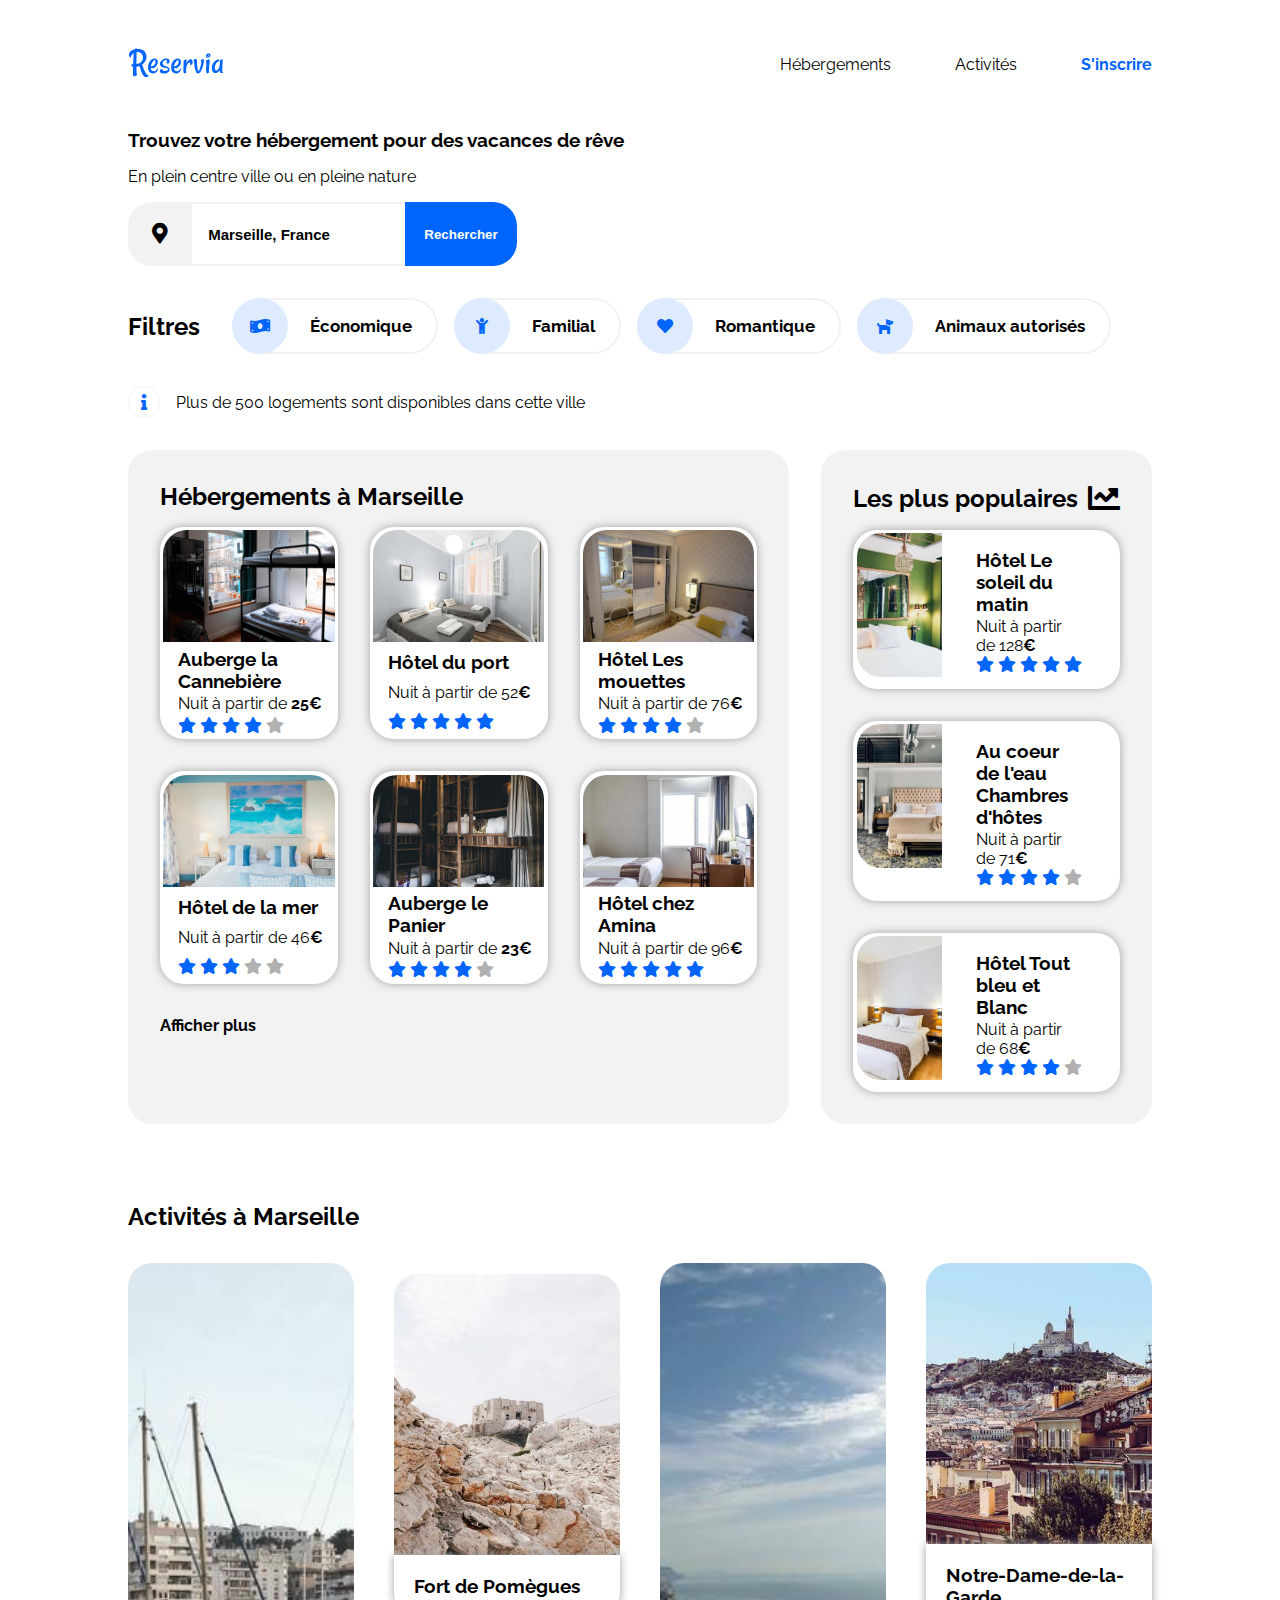
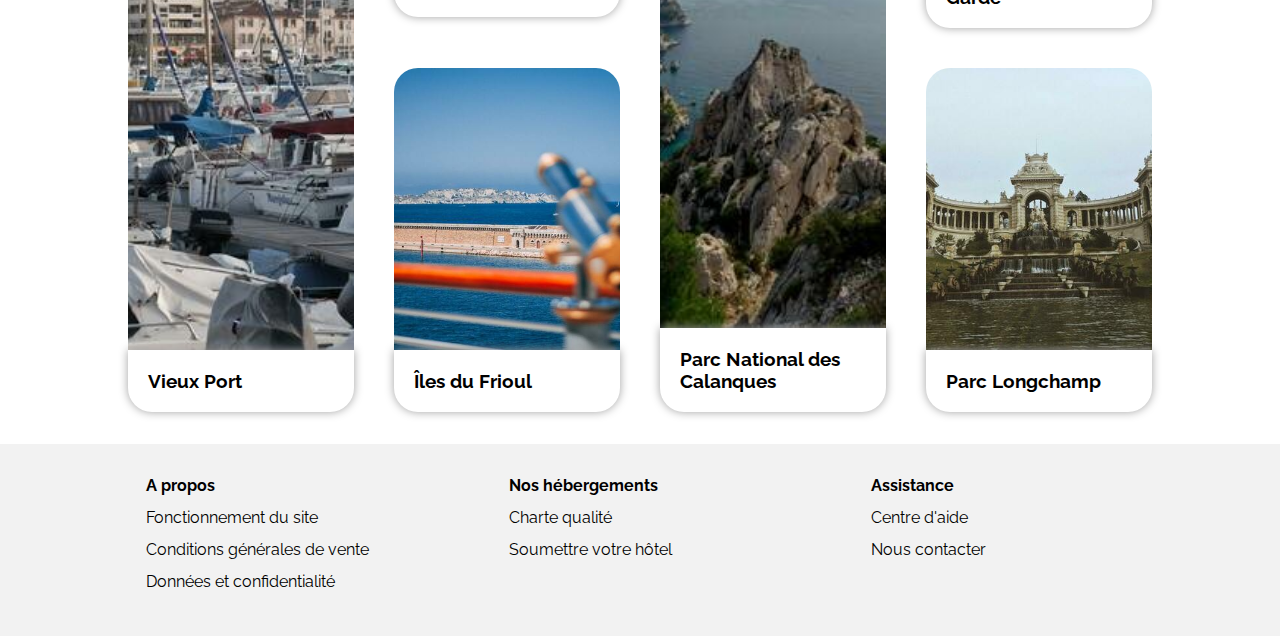
==== index.html @ 578a8dca "Add files via upload" ====
<!DOCTYPE html>
<html lang="fr">
<head>
    <!-- Encodage UTF-8 -->
    <meta charset="utf-8"/>
    <meta name="viewport" content="width=device-width, initial-scale=1.0">
    <!-- pages css -->
    <link rel="stylesheet" type="text/css" href="reservia.css">
    <link rel="stylesheet" href="https://cdnjs.cloudflare.com/ajax/libs/font-awesome/5.15.3/css/all.min.css">
    <link rel="preconnect" href="https://fonts.gstatic.com">
    <link href="https://fonts.googleapis.com/css2?family=Raleway:wght@400;700&display=swap" rel="stylesheet">
    <!-- titre de la page -->
    <title>Réservia</title>

</head>
<body>
    <div class="container">
        <!-- En tête -->
        <header>
        <!-- Navigation -->
            <nav class="nav">
                <!-- Titre 1 de la page -->
                <a href="#">
                    <img class="logo" src="images/logo/Reservia.svg" alt="Reservia">
                </a>
            <!-- Liste navigation-->
                    <ul class="list-nav">
                        <li><a class="nav-link" href="#hebergements">Hébergements</a></li>
                        <li><a class="nav-link" href="#activities">Activités</a></li>
                        <li><a class="nav-register" href="#">S&apos;inscrire</a></li>
                    </ul>
            </nav>
            <section class="search">
                    <!-- Titre 2 de la page -->
                <h1>Trouvez votre hébergement pour des vacances de r&ecirc;ve</h1>

                <!-- Paragraphe -->
                <p class="search-p">En plein centre ville ou en pleine nature</p>
                <form class="search-form" action="#" method="post">
                    <div class="search-container">
                        <div class="search-gps">
                            <i class="fas fa-map-marker-alt"></i>
                        </div>
                        <input type="text" value=" Marseille, France">
                        <button class="button" type="submit">
                            <span>Rechercher</span>
                        </button>
                        <div class="search-icon"><i class="fas fa-search"></i></div>
                    </div>
                </form>

                <div class="filter">
                    <h2>Filtres</h2>
                    <!-- Economique -->
                    <div class="filter-container">
                        <div class="filter-icon">
                            <i class="fas fa-money-bill-wave"></i>
                        </div>
                        <span class="filter-title">&#201;conomique</span>
                    </div>
                    <!-- Familial -->
                    <div class="filter-container">
                        <div class="filter-icon">
                            <i class="fas fa-child"></i>
                        </div>
                        <span class="filter-title">Familial</span>
                    </div>
                    <!-- Romantique -->
                    <div class="filter-container">
                        <div class="filter-icon">
                            <i class="fas fa-heart"></i>
                        </div>
                        <span class="filter-title">Romantique</span>
                    </div>
                    <!-- Animaux -->
                    <div class="filter-container">
                        <div class="filter-icon">
                            <i class="fas fa-dog"></i>
                        </div>
                        <span class="filter-title">Animaux autorisés</span>
                    </div>
                </div>

                <!-- Bulle information -->
                <div class="information">
                    <div class="information-item">
                        <i class="fas fa-info"></i>
                    </div>

                    <p>Plus de 500 logements sont disponibles dans cette ville</p>
                </div>
            </section>
        </header>

        <main>
            <div id="hebergements" class="hebergements">
                <!-- Hébergement à Marseille -->
                <div class="hebergement-a-marseille">
                    <h2>Hébergements à Marseille</h2>
                    <div class="hebergement-cartes">
                        <!-- Image 1 -->
                        <div class="hebergement-carte-item">
                            <a href="#">
                                <img src="images/hebergements/4_small/marcus-loke-WQJvWU_HZFo-unsplash.jpg" alt="Auberge la Cannebière">
                                <div class="hebergement-carte-item-contain">
                                    <h3>Auberge la Cannebière</h3>
                                    <p>Nuit à partir de <span class="strong">25€</span></p>
                                    <div class="rating">
                                        <i class="fas fa-star fa-star--activate"></i>
                                        <i class="fas fa-star fa-star--activate"></i>
                                        <i class="fas fa-star fa-star--activate"></i>
                                        <i class="fas fa-star fa-star--activate"></i>
                                        <i class="fas fa-star"></i>
                                    </div>
                                </div>
                            </a>
                        </div>
                        <!-- Image 2 -->
                        <div class="hebergement-carte-item">
                            <a href="#">
                                <img src="images/hebergements/4_small/fred-kleber-gTbaxaVLvsg-unsplash.jpg" alt="H&ocirc;tel du port">
                                <div class="hebergement-carte-item-contain">
                                    <h3>H&ocirc;tel du port</h3>
                                    <p>Nuit à partir de 52<span class="strong">€</span></p>
                                    <div class="rating">
                                        <i class="fas fa-star fa-star--activate"></i>
                                        <i class="fas fa-star fa-star--activate"></i>
                                        <i class="fas fa-star fa-star--activate"></i>
                                        <i class="fas fa-star fa-star--activate"></i>
                                        <i class="fas fa-star fa-star--activate"></i>
                                    </div>
                                </div>
                            </a>
                        </div>
                        <!-- Image 3 -->
                        <div class="hebergement-carte-item">
                            <a href="#">
                                <img src="images/hebergements/4_small/reisetopia-B8WIgxA_PFU-unsplash.jpg" alt="H&ocirc;tel Les mouettes">
                                <div class="hebergement-carte-item-contain">
                                    <h3>H&ocirc;tel Les mouettes</h3>
                                    <p>Nuit à partir de 76<span class="strong">€</span></p>
                                    <div class="rating">
                                        <i class="fas fa-star fa-star--activate"></i>
                                        <i class="fas fa-star fa-star--activate"></i>
                                        <i class="fas fa-star fa-star--activate"></i>
                                        <i class="fas fa-star fa-star--activate"></i>
                                        <i class="fas fa-star"></i>
                                    </div>
                                </div>
                            </a>
                        </div>
                        <!-- Image 4 -->
                        <div class="hebergement-carte-item">
                            <a href="#">
                                <img src="images/hebergements/4_small/annie-spratt-Eg1qcIitAuA-unsplash.jpg" alt="H&ocirc;tel de la mer">
                                <div class="hebergement-carte-item-contain">
                                    <h3>H&ocirc;tel de la mer</h3>
                                    <p>Nuit à partir de 46<span class="strong">€</span></p>
                                    <div class="rating">
                                        <i class="fas fa-star fa-star--activate"></i>
                                        <i class="fas fa-star fa-star--activate"></i>
                                        <i class="fas fa-star fa-star--activate"></i>
                                        <i class="fas fa-star"></i>
                                        <i class="fas fa-star"></i>
                                    </div>
                                </div>
                            </a>
                        </div>
                        <!-- Image 5 -->
                        <div class="hebergement-carte-item">
                            <a href="#">
                                <img src="images/hebergements/4_small/nicate-lee-kT-ZyaiwBe0-unsplash.jpg" alt="Auberge le Panier">
                                <div class="hebergement-carte-item-contain">
                                    <h3>Auberge le Panier</h3>
                                    <p>Nuit à partir de <span class="strong">23€</span></p>
                                    <div class="rating">
                                        <i class="fas fa-star fa-star--activate"></i>
                                        <i class="fas fa-star fa-star--activate"></i>
                                        <i class="fas fa-star fa-star--activate"></i>
                                        <i class="fas fa-star fa-star--activate"></i>
                                        <i class="fas fa-star"></i>
                                    </div>
                                </div>
                            </a>
                        </div>
                        <!-- Image 6 -->
                        <div class="hebergement-carte-item">
                            <a href="#">
                                <img src="images/hebergements/4_small/febrian-zakaria-M6S1WvfW68A-unsplash.jpg" alt="H&ocirc;tel chez Amina">
                                <div class="hebergement-carte-item-contain">
                                    <h3>H&ocirc;tel chez Amina</h3>
                                    <p>Nuit à partir de 96<span class="strong">€</span></p>
                                    <div class="rating">
                                        <i class="fas fa-star fa-star--activate"></i>
                                        <i class="fas fa-star fa-star--activate"></i>
                                        <i class="fas fa-star fa-star--activate"></i>
                                        <i class="fas fa-star fa-star--activate"></i>
                                        <i class="fas fa-star fa-star--activate"></i>
                                    </div>
                                </div>
                            </a>
                        </div>
                        <a class="view-more-link" href="#">Afficher plus</a>
                    </div>
                </div>


                <!-- Les plus populaires -->
                <div id="les-plus-populaires" class="les-plus-populaires">
                    <div class="populaire-title">
                        <h2>Les plus populaires</h2>
                        <i class="fas fa-chart-line"></i>
                    </div>
                    <div class="populaire-cartes">
                        <!-- Image 1 -->
                        <div class="populaire-carte-item">
                            <a href="#">
                                <img src="images/hebergements/4_small/emile-guillemot-Bj_rcSC5XfE-unsplash.jpg" alt="H&ocirc;tel Le soleil du matin">
                                <div class="populaire-carte-item-contain">
                                    <h3>H&ocirc;tel Le soleil du matin</h3>
                                    <p>Nuit à partir de 128<span class="strong">€</span></p>
                                    <div class="populaire-white-place"></div>
                                    <div class="rating">
                                        <i class="fas fa-star fa-star--activate"></i>
                                        <i class="fas fa-star fa-star--activate"></i>
                                        <i class="fas fa-star fa-star--activate"></i>
                                        <i class="fas fa-star fa-star--activate"></i>
                                        <i class="fas fa-star fa-star--activate"></i>
                                    </div>
                                </div>
                            </a>
                        </div>
                        <!-- Image 2 -->
                        <div class="populaire-carte-item">
                            <a href="#">
                                <img src="images/hebergements/4_small/aw-creative-VGs8z60yT2c-unsplash.jpg" alt="Au coeur de l'eau Chambres d'h&ocirc;tes">
                                <div class="populaire-carte-item-contain">
                                    <h3>Au coeur de l'eau Chambres d'h&ocirc;tes</h3>
                                    <p>Nuit à partir de 71<span class="strong">€</span></p>
                                    <div class="populaire-white-place"></div>
                                    <div class="rating">
                                        <i class="fas fa-star fa-star--activate"></i>
                                        <i class="fas fa-star fa-star--activate"></i>
                                        <i class="fas fa-star fa-star--activate"></i>
                                        <i class="fas fa-star fa-star--activate"></i>
                                        <i class="fas fa-star"></i>
                                    </div>
                                </div>
                            </a>
                        </div>
                        <!-- Image 3 -->
                        <div class="populaire-carte-item">
                            <a href="#">
                                <img src="images/hebergements/4_small/febrian-zakaria-sjvU0THccQA-unsplash.jpg" alt="H&ocirc;tel Tout bleu et Blanc">
                                <div class="populaire-carte-item-contain">
                                    <h3>H&ocirc;tel Tout bleu et Blanc</h3>
                                    <p>Nuit à partir de 68<span class="strong">€</span></p>
                                    <div class="populaire-white-place"></div>
                                    <div class="rating">
                                        <i class="fas fa-star fa-star--activate"></i>
                                        <i class="fas fa-star fa-star--activate"></i>
                                        <i class="fas fa-star fa-star--activate"></i>
                                        <i class="fas fa-star fa-star--activate"></i>
                                        <i class="fas fa-star"></i>
                                    </div>
                                </div>
                            </a>
                        </div>
                    </div>
                </div>
            </div>
            <!-- Activité à Marseille -->
            <h2 id="activities" class="activities-title">Activités à Marseille</h2>
            <div class="activities">

                <a href="#" class="activities-card activities-card1">
                    <div class="activities-card-contain">
                        <img src="images/activites/4_small/reno-laithienne-QUgJhdY5Fyk-unsplash.jpg" alt="Vieux Port">
                        <h3>Vieux Port</h3>
                    </div>
                </a>
                <a href="#" class="activities-card activities-card2">
                    <div class="activities-card-contain">
                        <img src="images/activites/4_small/paul-hermann-QFTrLdQIRhI-unsplash.jpg" alt="Fort de Pomègues">
                        <h3>Fort de Pomègues</h3>
                    </div>
                </a>
                <a href="#" class="activities-card activities-card3">
                    <div class="activities-card-contain">
                        <img src="images/activites/4_small/kevin-hikari-rV_Qd1l-VXg-unsplash.jpg" alt="&#206;les du Frioul">
                        <h3>&#206;les du Frioul</h3>
                    </div>
                </a>
                <a href="#" class="activities-card activities-card4">
                    <div class="activities-card-contain">
                        <img src="images/activites/4_small/kilyan-sockalingum-NR8-cBCN3aI-unsplash.jpg" alt="Parc National des Calanques">
                        <h3>Parc National des Calanques</h3>
                    </div>
                </a>
                <a href="#" class="activities-card activities-card5">
                    <div class="activities-card-contain">
                        <img src="images/activites/4_small/florian-wehde-xW9e8gdotxI-unsplash.jpg" alt="Notre-Dame-de-la-Garde">
                        <h3> Notre-Dame-de-la-Garde </h3>
                    </div>
                </a>
                <a href="#" class="activities-card activities-card6">
                    <div class="activities-card-contain">
                        <img src="images/activites/4_small/lena-paulin-wH2-EJoDcV0-unsplash.jpg" alt="Parc Longchamp">
                        <h3> Parc Longchamp </h3>
                    </div>
                </a>
            </div>

        </main>
    </div>
    <!-- Pied de page -->
    <footer class="footer">
        <div class="footercontain">
            <ul class="footercolumn">
                <li><a class="footertitle" href="#">A propos</a></li>
                <li><a class="footerlink" href="#">Fonctionnement du site</a></li>
                <li><a class="footerlink" href="#">Conditions générales de vente</a></li>
                <li><a class="footerlink" href="#">Données et confidentialité</a></li>
            </ul>
            <ul class="footercolumn">
                <li><a class="footertitle" href="#">Nos hébergements</a></li>
                <li><a class="footerlink" href="#">Charte qualité</a></li>
                <li><a class="footerlink" href="#">Soumettre votre hôtel</a></li>
            </ul>
            <ul class="footercolumn">
                <li><a class="footertitle" href="#">Assistance</a></li>
                <li><a class="footerlink" href="#">Centre d'aide</a></li>
                <li><a class="footerlink" href="#">Nous contacter</a></li>
            </ul>
        </div>
    </footer>
</body>
</html>
---- reservia.css ----
/* Global */
body {
	font-family: 'Raleway', sans-serif;
}
ul {
	list-style: none;
}
a {
	text-decoration: none;
	color: black;
}

* {
	margin: 0;
	padding: 0;
	box-sizing: border-box;
}
.container {
	margin: 0 10%;
}
.strong { /* Mot en gras */
	font-weight: bold;
}
/* Nav */
.list-nav {
	display: flex;
	flex-flow: row wrap;
	align-items: center;
}
.nav {
	display: flex;
	justify-content: space-between;
	align-items: center;
	flex-wrap: wrap;
	padding: 2.5rem 0;
}
.nav-link {
	padding: 3.3rem 2rem 0 2rem ;
}
.nav-link:hover {
	border-top: solid 3px;
	border-top-color: #0065FC;
	color: #0065FC;
}
.nav-register {
	padding-left: 2rem;
	font-weight: bold;
	color: #0065FC;
}

/* Recherche */
.search h1 {
	padding-bottom: 1rem;
	font-size: 1.2rem;
}
.search-p {
	padding-bottom: 1rem;
}
.search-container {
	display: flex;
	flex-flow: row nowrap;
	align-items: center;
	padding-bottom: 2rem;
}
.search-gps {
	display: flex;
	justify-content: center;
	align-items: center;
	font-size: 1.3rem;
	background-color: #F2F2F2;
	border-radius: 1.5rem 0 0 1.5rem;
	height: 4rem;
	width: 4rem;
}
.search-container input {
	height: 4rem;
	border-left: 0;
	border-right: 0;
	border-top: 2px solid #F2F2F2;
	border-bottom: 2px solid #F2F2F2;
	padding-left: 12px;
	font-weight: bold;
	font-size: 15px;
}
.search-container button {
	height: 4rem;
	width: 7rem;
	font-weight: bold;
	color: white;
	background-color: #0065FC;
	border-radius: 0 1.5rem 1.5rem 0;
	border: none;
}
.search-icon {
	display: none;
}
/* Filtres */
.filter {
	display: flex;
	flex-flow: row wrap; /* = flex-direction + flex-wrap */
	padding-bottom: 1rem;
}

.filter h2 {
	margin: 0 2rem 1rem 0;
	display: flex;
	align-items: center;
}
.filter-container {
	display: flex;
	align-items: center;
	flex-wrap: nowrap;
	margin-right: 2rem;
	border: 2px solid #F2F2F2;
	border-radius: 2rem;
	margin-bottom: 1rem;
	font-weight: bold;
	background-color: white;
	cursor: pointer;
}
.filter-container:hover {
	background-color: #F2F2F2;
	transform: scale(1.05);
}
.filter-icon {
	background-color: #DEEBFF;
	border-radius: 100%;
	width: 3rem;
	height: 3rem;
	min-height: 3.5rem;
	min-width: 3.5rem;
	display: flex;
	align-items: center;
	justify-content: center;
	margin: -2px;
}
.filter i {
	color: #0065FC;
}
.filter-title {
	margin: 0 1.5rem;
	font-size: 17px;
}

/* Information */
.information {
	display: flex; /* Defini en temps que boîte flexible*/
	align-items: center; /* Défini l'alignement d'un objet dans son conteneur */
	margin-bottom: 2rem;
}
.information-item {
	height: 2rem;
	width: 2rem;
	min-width: 2rem;
	min-height: 2rem;
	border: solid 1px #F2F2F2;
	border-radius: 100%;  /* Permet de faire un cercle */
	display: flex;
	align-items: center;
	justify-content: center; /* Façon dont l'espace est réparti entre les éléments */
	margin-right: 1rem;
}
.information i {
	color: #0065FC;
}

/* Hébergement */
.hebergement-a-marseille, .les-plus-populaires{
	background-color: #F2F2F2;
	border-radius: 1.5rem;
	padding: 2rem;
}
.hebergements {
	display: grid; /* Défini en grille */
	column-gap: 2rem; /* Espace entre deux colonnes */
	grid-template-columns: 2fr 1fr; /* Proportion du tableau */
}
.hebergement-a-marseille h2 {
	padding-bottom: 1rem;
}
.fa-star--activate {
	color: #0065FC;
}
.rating {
	color: #b1b1b1;
}

/* Hébergement à Marseille */

.hebergement-cartes{
	display: grid; /* Défini en grille */
	column-gap: 2rem; /* Espace entre deux colonnes */
	grid-template-columns: repeat(3, 1fr); /* Proportion du tableau */
	grid-row-gap: 2rem; /* Espace entre deux lignes*/
}
.hebergement-carte-item {
	display: flex;
	flex-direction: column;
	box-shadow: 0px 0px 10px #a1a1a1;
	border-radius: 1.5rem;
	padding: 0.2rem;
	background-color: white;
}
.hebergement-carte-item a:hover {
	transform: scale(1.02);
}
.hebergement-carte-item img {
	height: 7rem;
	object-fit: cover; /* Permet d'ajuster l'image pour conserver ses proportions */
	max-width: 100%;
	width: 100%;
	border-radius: 1.5rem 1.5rem 0 0;
}
.hebergement-carte-item-contain {
	display: flex;
	flex-direction: column;
	justify-content: space-around;
	min-height: 90px;
	padding: 0 0 0 15px;
}
.view-more-link {
	font-weight: bold;
}

/* Populaire */

.populaire-cartes {
	display: grid;
	align-items: start;
	grid-row-gap: 2rem;
}
.populaire-carte-item {
	display: flex;
	flex-direction: column;
	box-shadow: 0px 0px 10px #a1a1a1;
	border-radius: 1.5rem;
	padding: 0.2rem;
	background-color: white;
}
.populaire-carte-item img {
	height: 9rem;
	object-fit: cover;
	width: 33%;
	min-width: 33%;
	max-width: 33%;
	border-radius: 1.5rem 0 0 1.5rem;
}
.populaire-carte-item-contain {
	display: flex;
	flex-direction: column;
	justify-content: space-between;
	padding: 0.5rem 1.5rem 0.5rem 1.6rem;
}
.populaire-carte-item a {
	display: flex;
	align-items: stretch;
	height: 100%;
	overflow: auto;
}
.populaire-carte-item a:hover {
	transform: scale(1.02);
}
.populaire-white-place {
	flex: 1;
}
.populaire-carte-item-contain h3 {
	margin: 0.5rem 0.5rem 2px 0.5rem;
}
.populaire-carte-item-contain p {
	margin: 0rem 0.5rem 0;
}
.populaire-carte-item-contain .rating {
	margin: 0rem 0.5rem 0.2rem;
}
.populaire-title {
	display: flex;
	justify-content: space-between;
	align-items: center;
	padding-bottom: 1rem;
}
.populaire-title i {
	font-size: 2rem;
}

/* Activités à Marseille */
.activities-title {
	font-size: 1.5rem;
	padding: 30px 0 0px 0;
	margin-top: 3rem;
}
.activities {
	display: grid;
	grid-template-columns: repeat(4, 1fr);
	grid-template-rows: auto;
	grid-gap: 40px;
	padding: 2rem 0 2rem 0;
}
.activities-card:hover {
	transform: scale(1.01);
}
.activities-card-contain {
	display: flex;
	flex-direction: column;
	justify-content: center;
	border-radius: 1.5rem;
	box-shadow: 0 0 10px var(--shadow);
}
.activities-card-contain img {
	height: 17.6rem;
	width: 100%;
	object-fit: cover;
	border-radius: 1.5rem 1.5rem 0 0;
}
.activities-card h3 {
	padding: 20px;
	border-radius: 0 0 1.5rem 1.5rem;;
	box-shadow: 0 0 10px #a1a1a1;
}
.activities-card-contain, .activities-card1 img, .activities-card4 img {
	height: 100%;
}
.activities-card1 {
	grid-row: 1/3;
	grid-column: 1/2;
}
.activities-card2 {
	grid-row: 1/2;
	grid-column: 2/3;
}
.activities-card3 {
	grid-row: 2/3;
	grid-column: 2/3;
}
.activities-card4 {
	grid-row: 1/3;
	grid-column: 3/4;
}
.activities-card5 {
	grid-row: 1/2;
	grid-column: 4/5;
}
.activities-card6 {
	grid-row: 2/3;
	grid-column: 4/5;
}

/* Footer */
.footer {
	max-width: 100%;
	background-color: #F2F2F2;
}
.footercontain {
	display: flex;
	max-width: 100%;
	width: 90%;
	margin: auto;
	box-sizing: border-box;
	padding: 0 2rem;
	justify-content: space-around;
}
.footercolumn {
	width: 30%;
	padding: 2rem 2rem;
}
.footertitle {
	font-weight: bold;
}
.footerlink {
	display: block;
	margin: 5% 0;
}

/* Ecran Iphone 8 */
@media screen and (min-width: 375px) and (max-width: 767px) {
	.container {
		margin: unset;
	}
	/* Header */
	.search {
		margin: 31px;
	}
	.nav img {
		padding: 1.5rem 1.5rem;
	}
	.nav {
		padding: unset;
		position: relative;
		display: block;
		padding-bottom: 1rem;
	}
	.nav li:last-child {
		position: absolute;
		top: 2.6rem;
		right: 1.2rem;
	}
	.nav ul {
		justify-content: space-around;

	}
	.nav-link:nth-child(1), .nav-link:nth-child(2) {
		border-top: none;
		border-bottom: 2px solid #F2F2F2;
	}
	.nav-link:hover {
		border-top: none;
		border-bottom: 2px solid #0065FC;
	}
	.nav-link {
		padding: 1rem 3.14rem;
	}
	.nav-register {
		padding-left: unset;
		font-weight: bold;
		color: #0065FC;
	}
	.search h1 {
		font-size: 1.4rem;
		padding-bottom: 0.8rem;
	}
	.search-p {
		padding-bottom: 1.5rem;
	}
	.search-icon {
		display: flex;
		border-top-right-radius: 1.5rem;
		border-bottom-right-radius: 1.5rem;
		border-top: 2px solid #F2F2F2;
		border-bottom: 2px solid #F2F2F2;
	}
	.search-icon i {
		color: white;
		background-color: #0065FC;
		height: 61px;
		width: 61px;
		font-weight: bold;
		border-radius: 1.5rem;
		border: none;
		display: flex;
		align-items: center;
		justify-content: center;
	}
	.button {
		display: none;
	}
	.information {
		margin: 0 0 2rem 1rem;
	}
	.filter h2 {
		width: 100%;
	}
	.filter-title {
		margin: 0 1rem;
	}
	.filter-container {
		margin-right: 1rem;
	}

	/* Hébergement */
	.hebergements {
		grid-template-columns: unset;
		display: flex;
		flex-flow: column nowrap;
		justify-content: space-between;
		gap: 1rem;
	}
	.hebergement-a-marseille {
		background-color: unset;
	}
	.hebergement-a-marseille, .les-plus-populaires {
		border-radius: unset;
		padding: 2rem 1rem;
	}
	.hebergement-a-marseille h2 {
		font-size: 1.5rem;
	}
	.hebergement-cartes {
		display: flex;
		flex-flow: column nowrap;
	}
	.les-plus-populaires {
		order: -1;
	}
	.populaire-carte-item-contain {
		padding: 0.5rem 1rem 0.5rem 1.6rem;
	}

	/* Activité à Marseille */
	.activities {
		display: flex;
		flex-flow: column nowrap;
		gap: 1.5rem;
		margin: 0 5% 0 5%;
	}
	.activities-title {
		padding: unset;
		margin: 0 5% 0 5%;
	}
	.activities-card-contain img {
		height: 9rem;
	}

	/* Footer */
	.footercontain {
		flex-flow: column nowrap;
		margin: unset;
		padding: 2rem 0;
	}
	.footercolumn {
		width: unset;
		padding: 1rem 2rem;
	}
}

/* Ecran Tablette */
@media screen and (min-width: 768px) and (max-width: 1000px) {
	.container {
		margin: unset;
	}

	/* Header */
	.search {
		margin: 31px;
	}
	.nav img {
		padding: 1.5rem 1.5rem;
	}
	.nav {
		padding: unset;
		position: relative;
		display: block;
		padding-bottom: 1rem;
	}
	.nav li:last-child {
		position: absolute;
		top: 2.6rem;
		right: 2rem;
	}
	.nav ul {
		justify-content: space-around;

	}
	.nav-link:nth-child(1), .nav-link:nth-child(2) {
		border-top: none;
		border-bottom: 2px solid #F2F2F2;
	}
	.nav-link:hover {
		border-top: none;
		border-bottom: 2px solid #0065FC;
	}
	.nav-link {
		padding: 1rem 9.28rem;
	}
	.nav-register {
		padding-left: unset;
		font-weight: bold;
		color: #0065FC;
	}
	.search h1 {
		font-size: 1.4rem;
		padding-bottom: 0.8rem;
	}
	.search-p {
		padding-bottom: 1.5rem;
	}
	.filter h2 {
		width: 100%;
	}
	.filter-title {
		margin: 0 1rem;
	}
	.filter-container {
		margin-right: 15%;
	}

	/* Hébergement */
	.hebergements {
		grid-template-columns: unset;
		display: flex;
		flex-flow: column nowrap;
		justify-content: space-between;
		gap: unset;
	}
	.hebergement-a-marseille {
		border-radius: 0 0 1.5rem 1.5rem;
	}
	.les-plus-populaires {
		order: -1;
		border-radius: 1.5rem 1.5rem 0 0;
	}
	.populaire-cartes{
		display: grid; /* Défini en grille */
		column-gap: 2rem; /* Espace entre deux colonnes */
		grid-template-columns: repeat(3, 1fr); /* Proportion du tableau */
		grid-row-gap: 2rem; /* Espace entre deux lignes*/
	}
	.populaire-carte-item {
		display: flex;
		flex-direction: column;
		box-shadow: 0px 0px 10px #a1a1a1;
		border-radius: 1.5rem;
		padding: 0.2rem;
		background-color: white;
	}
	.populaire-carte-item img {
		height: 10rem;
		object-fit: cover; /* Permet d'ajuster l'image pour conserver ses proportions */
		max-width: 100%;
		width: 100%;
		border-radius: 1.5rem 1.5rem 0 0;
	}
	.populaire-carte-item-contain {
		display: flex;
		flex-direction: column;
		justify-content: space-around;
		min-height: 90px;
		padding: 0 0 0 15px;
		height: 7rem;
	}
	.populaire-carte-item a {
		display: unset;
		align-items: unset;
		height: unset;
		overflow: unset;
	}
	.populaire-white-place {
		fill: unset;
	}

	/* Activité */
	.activities {
		display: flex;
		flex-flow: column nowrap;
		gap: 1.5rem;
		margin: 0 5% 0 5%;
	}
	.activities-title {
		margin: 0 5% 0 5%;
	}
	.activities-card-contain img {
		height: 9rem;
	}

}
/* Ecran Tablette */
@media screen and (min-width: 1001px) and (max-width: 1279px) {
	.container {
		fill: unset;
	}

	/* Nav */
	header {
		margin: 0 5%;
	}
	.filter h2 {
		width: 100%;
	}
	.filter-title {
		margin: 0 1rem;
	}
	.filter-container {
		margin-right: 20%;
	}

	/* Hébergement */
	.hebergements {
		grid-template-columns: unset;
		display: flex;
		flex-flow: column nowrap;
		justify-content: space-between;
		gap: unset;
	}
	.hebergement-a-marseille {
		border-radius: 0 0 1.5rem 1.5rem;
	}
	.les-plus-populaires {
		order: -1;
		border-radius: 1.5rem 1.5rem 0 0;
	}
	.populaire-cartes{
		display: grid; /* Défini en grille */
		column-gap: 2rem; /* Espace entre deux colonnes */
		grid-template-columns: repeat(3, 1fr); /* Proportion du tableau */
		grid-row-gap: 2rem; /* Espace entre deux lignes*/
	}
	.populaire-carte-item {
		display: flex;
		flex-direction: column;
		box-shadow: 0px 0px 10px #a1a1a1;
		border-radius: 1.5rem;
		padding: 0.2rem;
		background-color: white;
	}
	.populaire-carte-item img {
		height: 7rem;
		object-fit: cover; /* Permet d'ajuster l'image pour conserver ses proportions */
		width: 100%;
		border-radius: 1.5rem 1.5rem 0 0;
		min-width: 100%;
		max-width: unset;
	}
	.populaire-carte-item-contain {
		display: flex;
		flex-direction: column;
		justify-content: space-around;
		min-height: 90px;
		padding: 0 0 0 15px;
		height: 7rem;
	}
	.populaire-carte-item a {
		display: unset;
		align-items: unset;
		overflow: unset;
	}
	.populaire-white-place {
		fill: unset;
	}

	/* Activité */

	.activities {
		display: grid; /* Défini en grille */
		column-gap: 2rem; /* Espace entre deux colonnes */
		grid-template-columns: repeat(3, 1fr); /* Proportion du tableau */
		grid-row-gap: 2rem; /* Espace entre deux lignes*/
		margin: 0 5%;
	}
	.activities-title {
		margin-right: 5%;
		margin-left: 5%;
	}
	.activities-card {
		fill: unset;
	}
	.activities-card img {
		height: 11rem;
		object-fit: cover; /* Permet d'ajuster l'image pour conserver ses proportions */
		max-width: 100%;
		width: 100%;
		border-radius: 1.5rem 1.5rem 0 0;
	}
	.activities-card1, .activities-card2, .activities-card3, .activities-card4, .activities-card5, .activities-card6 {
		grid-row: unset;
		grid-column: unset;
	}
}

/* Légère modification pour les filtres */
@media screen and (min-width: 1280px) and (max-width: 1329px) {
	.filter-container {
		margin-right: 1rem;
	}
}
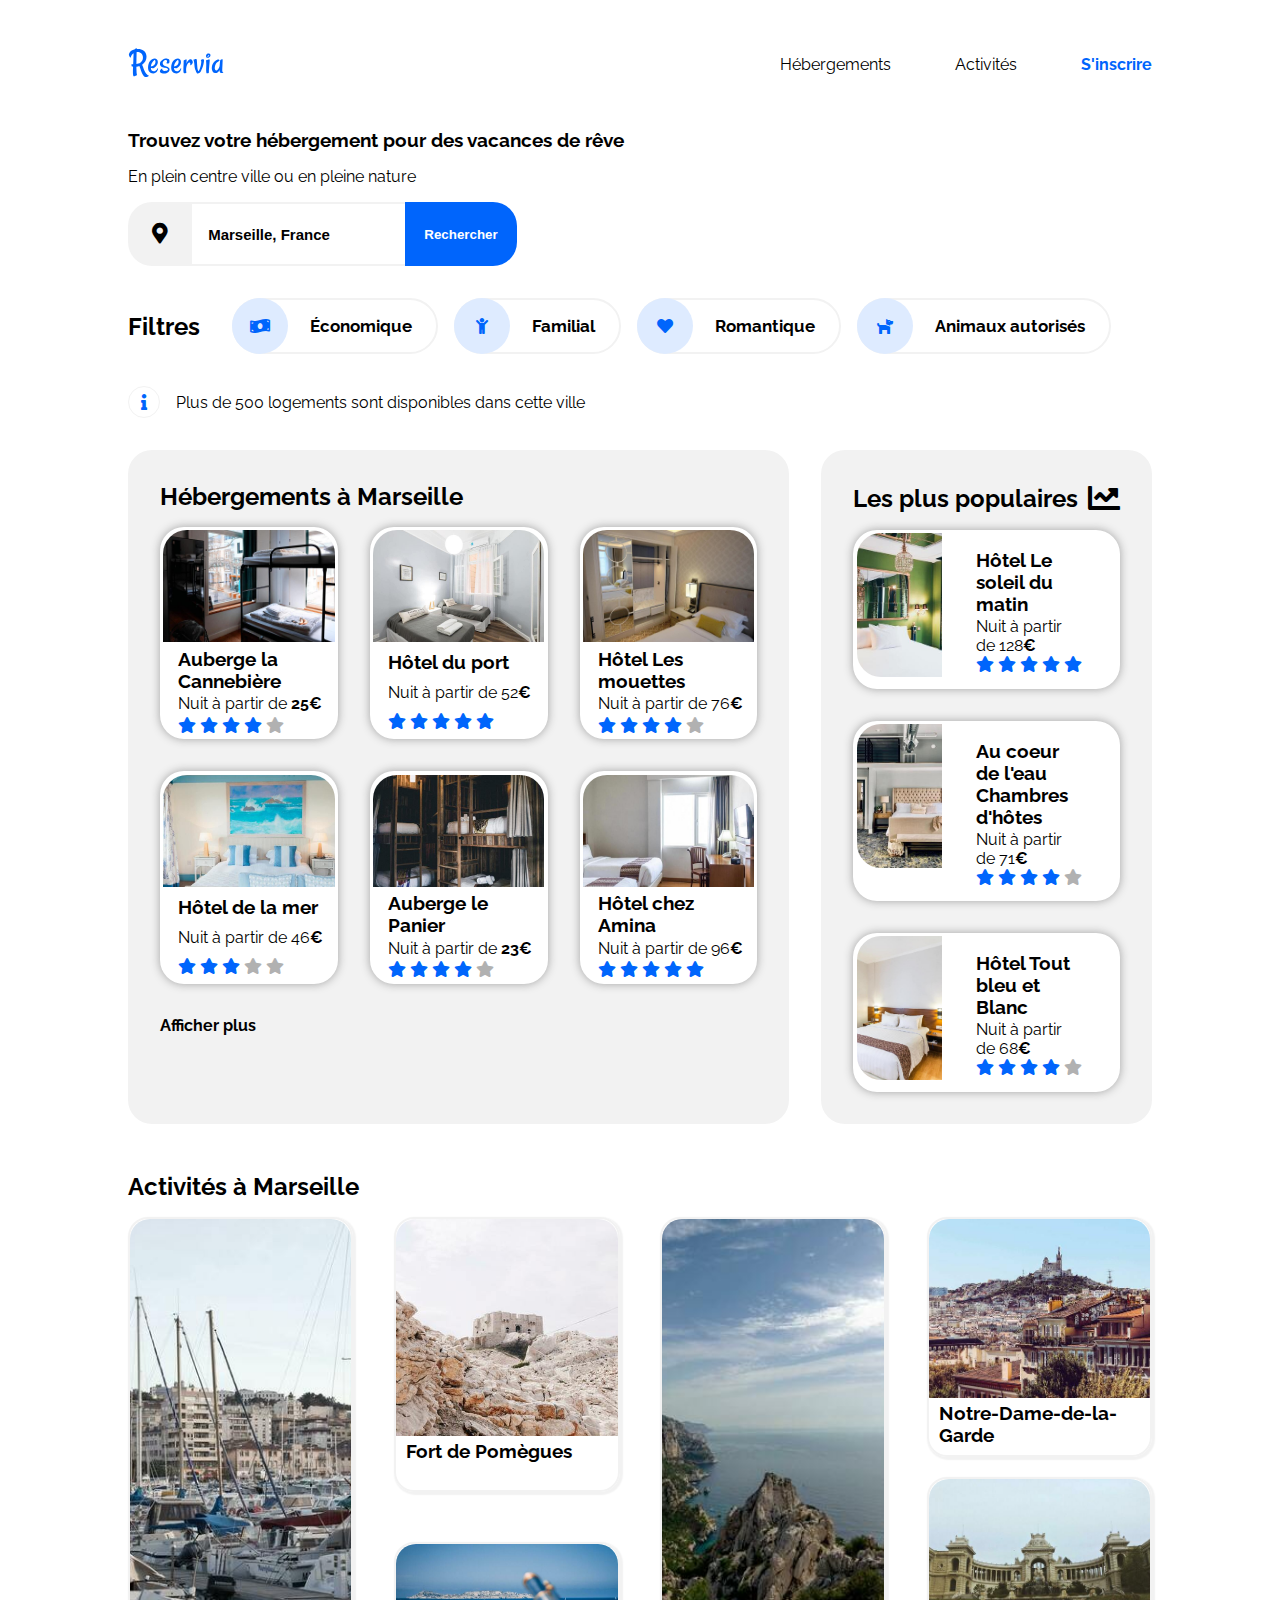
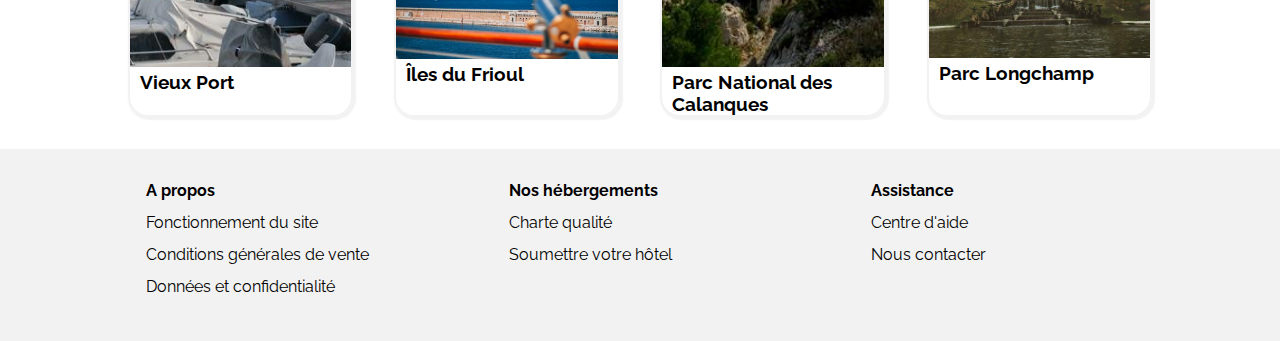
==== commit 1fbadf30: "Add files via upload" ====
--- a/index.html
+++ b/index.html
@@ -271,44 +271,47 @@
             </div>
             <!-- Activité à Marseille -->
             <h2 id="activities" class="activities-title">Activités à Marseille</h2>
-            <div class="activities">
-
-                <a href="#" class="activities-card activities-card1">
-                    <div class="activities-card-contain">
+            <div class="activities marseille_activities">
+                <a href="#" class="activities-card activities-card1 vp">
+                    <div class="activities-card-contain vieux_port">
                         <img src="images/activites/4_small/reno-laithienne-QUgJhdY5Fyk-unsplash.jpg" alt="Vieux Port">
                         <h3>Vieux Port</h3>
                     </div>
                 </a>
-                <a href="#" class="activities-card activities-card2">
-                    <div class="activities-card-contain">
-                        <img src="images/activites/4_small/paul-hermann-QFTrLdQIRhI-unsplash.jpg" alt="Fort de Pomègues">
-                        <h3>Fort de Pomègues</h3>
-                    </div>
-                </a>
-                <a href="#" class="activities-card activities-card3">
-                    <div class="activities-card-contain">
-                        <img src="images/activites/4_small/kevin-hikari-rV_Qd1l-VXg-unsplash.jpg" alt="&#206;les du Frioul">
-                        <h3>&#206;les du Frioul</h3>
-                    </div>
-                </a>
-                <a href="#" class="activities-card activities-card4">
-                    <div class="activities-card-contain">
+                <div class="pomegues_frioul">
+                    <a href="#" class="activities-card activities-card2 po">
+                        <div class="activities-card-contain pomegues">
+                            <img src="images/activites/4_small/paul-hermann-QFTrLdQIRhI-unsplash.jpg" alt="Fort de Pomègues">
+                            <h3>Fort de Pomègues</h3>
+                        </div>
+                    </a>
+                    <a href="#" class="activities-card activities-card3 fri">
+                        <div class="activities-card-contain frioul">
+                            <img src="images/activites/4_small/kevin-hikari-rV_Qd1l-VXg-unsplash.jpg" alt="&#206;les du Frioul">
+                            <h3>&#206;les du Frioul</h3>
+                        </div>
+                    </a>
+                </div>
+                <a href="#" class="activities-card activities-card4 cal">
+                    <div class="activities-card-contain calanques">
                         <img src="images/activites/4_small/kilyan-sockalingum-NR8-cBCN3aI-unsplash.jpg" alt="Parc National des Calanques">
                         <h3>Parc National des Calanques</h3>
                     </div>
                 </a>
-                <a href="#" class="activities-card activities-card5">
-                    <div class="activities-card-contain">
-                        <img src="images/activites/4_small/florian-wehde-xW9e8gdotxI-unsplash.jpg" alt="Notre-Dame-de-la-Garde">
-                        <h3> Notre-Dame-de-la-Garde </h3>
-                    </div>
-                </a>
-                <a href="#" class="activities-card activities-card6">
-                    <div class="activities-card-contain">
-                        <img src="images/activites/4_small/lena-paulin-wH2-EJoDcV0-unsplash.jpg" alt="Parc Longchamp">
-                        <h3> Parc Longchamp </h3>
-                    </div>
-                </a>
+                <div class="notredame_longchamp">
+                    <a href="#" class="activities-card activities-card5 nd">
+                        <div class="activities-card-contain notredame">
+                            <img src="images/activites/4_small/florian-wehde-xW9e8gdotxI-unsplash.jpg" alt="Notre-Dame-de-la-Garde">
+                            <h3> Notre-Dame-de-la-Garde </h3>
+                        </div>
+                    </a>
+                    <a href="#" class="activities-card activities-card6 lo">
+                        <div class="activities-card-contain longchamp">
+                            <img src="images/activites/4_small/lena-paulin-wH2-EJoDcV0-unsplash.jpg" alt="Parc Longchamp">
+                            <h3> Parc Longchamp </h3>
+                        </div>
+                    </a>
+                </div>
             </div>
 
         </main>
--- a/reservia.css
+++ b/reservia.css
@@ -283,6 +283,7 @@
 }
 
 /* Activités à Marseille */
+/*
 .activities-title {
 	font-size: 1.5rem;
 	padding: 30px 0 0px 0;
@@ -295,9 +296,7 @@
 	grid-gap: 40px;
 	padding: 2rem 0 2rem 0;
 }
-.activities-card:hover {
-	transform: scale(1.01);
-}
+
 .activities-card-contain {
 	display: flex;
 	flex-direction: column;
@@ -342,6 +341,151 @@
 .activities-card6 {
 	grid-row: 2/3;
 	grid-column: 4/5;
+}
+*/
+.activities-title {
+	font-size: 1.5rem;
+	padding: 0px 0 1rem 0;
+	margin-top: 3rem;
+}
+.marseille_activities {
+	display: flex;
+	justify-content: space-between;
+	padding-bottom: 2rem;
+}
+.activities-card:hover {
+	transform: scale(1.01);
+}
+   .marseille_activities .vp {
+	text-decoration-line: none;
+	color: black;
+	width: 22%;
+	border-radius: 20px;
+	box-shadow: 1.5px 1.5px 1.5px 1.5px #F2F2F2;
+	border: 2px solid #F2F2F2;
+}
+
+   .marseille_activities h3 {
+	padding-left: 10px;
+}
+
+   .vieux_port img {
+	width: 100%;
+	height: 35vw;
+	object-fit: cover;
+	border-radius: 20px 20px 0 0;
+   }
+
+   .pomegues_frioul {
+	width: 22%;
+	display: flex;
+	flex-direction: column;
+	justify-content: space-between;
+   }
+
+   .pomegues_frioul .po {
+	width: 100%;
+	height: 55%;
+	text-decoration-line: none;
+	color: black;
+	border-radius: 20px;
+	box-shadow: 1.5px 1.5px 1.5px 1.5px #F2F2F2;
+	border: 2px solid #F2F2F2;
+}
+   .pomegues {
+	height: 100%;
+   }
+
+   .pomegues_frioul .fri {
+	width: 100%;
+	height: 35%;
+	text-decoration-line: none;
+	color: black;
+	border-radius: 20px;
+	box-shadow: 1.5px 1.5px 1.5px 1.5px #F2F2F2;
+	border: 2px solid #F2F2F2;
+   }
+
+   .frioul {
+	height: 100%;
+   }
+
+   .pomegues img {
+	width: 100%;
+	height: 17vw;
+	object-fit: cover;
+	border-radius: 20px 20px 0 0;
+   }
+
+   .frioul img {
+	width: 100%;
+	height: 9vw;
+	object-fit: cover;
+	border-radius: 20px 20px 0 0;
+   }
+
+   .cal {
+	width: 22%;
+	text-decoration-line: none;
+	color: black;
+	border-radius: 20px;
+	box-shadow: 1.5px 1.5px 1.5px 1.5px #F2F2F2;
+	border: 2px solid #F2F2F2;
+   }
+
+   .calanques img {
+	width: 100%;
+	height: 35vw;
+	object-fit: cover;
+	border-radius: 20px 20px 0 0;
+   }
+
+   .notredame_longchamp {
+	width: 22%;
+	display: flex;
+	flex-direction: column;
+	justify-content: space-between;
+   }
+
+   .notredame_longchamp .nd {
+	width: 100%;
+	height: 48%;
+	text-decoration-line: none;
+	color: black;
+	border-radius: 20px;
+	box-shadow: 1.5px 1.5px 1.5px 1.5px #F2F2F2;
+	border: 2px solid #F2F2F2;
+   }
+
+   .notredame {
+	height: 100%;
+   }
+
+.notredame_longchamp .lo {
+	width: 100%;
+	height: 48%;
+	text-decoration-line: none;
+	color: black;
+	border-radius: 20px;
+	box-shadow: 1.5px 1.5px 1.5px 1.5px #F2F2F2;
+	border: 2px solid #F2F2F2;
+}
+
+.longchamp {
+	height: 100%;
+}
+
+.notredame img {
+	width: 100%;
+	height: 14vw;
+	object-fit: cover;
+	border-radius: 20px 20px 0 0;
+}
+.longchamp img {
+	width: 100%;
+	height: 14vw;
+	object-fit: cover;
+	border-radius: 20px 20px 0 0;
 }
 
 /* Footer */
@@ -485,19 +629,49 @@
 	}
 
 	/* Activité à Marseille */
-	.activities {
-		display: flex;
-		flex-flow: column nowrap;
-		gap: 1.5rem;
-		margin: 0 5% 0 5%;
-	}
+
 	.activities-title {
 		padding: unset;
 		margin: 0 5% 0 5%;
-	}
-	.activities-card-contain img {
-		height: 9rem;
-	}
+		padding-bottom: 1rem;
+	}
+	.marseille_activities {
+        flex-direction: column;
+        height: 100%;
+		align-items: center;
+		padding-bottom: unset;
+    }
+    .title_activities {
+        margin: 0 0 0 18px;
+    }
+    .marseille_activities .vp {
+        width: 90%;
+        margin-bottom: 25px;
+    }
+    .pomegues_frioul {
+        width: 90%;
+        margin-bottom: 25px;
+    }
+    .po {
+        margin-bottom: 25px;
+    }
+    .cal {
+        width: 90%;
+        margin-bottom: 25px;
+    }
+    .notredame_longchamp {
+        width: 90%;
+        margin-bottom: 25px;
+    }
+    .nd {
+        margin-bottom: 25px;
+    }
+    .marseille_activities img {
+        height: 35vw;
+    }
+    .marseille_activities h3 {
+        padding-left: 10px;
+    }
 
 	/* Footer */
 	.footercontain {
@@ -627,21 +801,26 @@
 	}
 
 	/* Activité */
-	.activities {
-		display: flex;
-		flex-flow: column nowrap;
-		gap: 1.5rem;
-		margin: 0 5% 0 5%;
-	}
 	.activities-title {
 		margin: 0 5% 0 5%;
-	}
-	.activities-card-contain img {
-		height: 9rem;
-	}
-
-}
-/* Ecran Tablette */
+		padding-top: 1.5rem;
+	}
+	.marseille_activities {
+		display: flex;
+		flex-direction: column;
+	}
+	.marseille_activities img {
+		height: 15rem;
+	}
+	.marseille_activities .vp, .pomegues_frioul, .cal, .notredame_longchamp {
+		width: 100%;
+	}
+	.vp, .po, .fri, .cal, .nd, .lo {
+		padding-top: 1.5rem;
+	}
+}
+
+/* Ecran Tablette 2 */
 @media screen and (min-width: 1001px) and (max-width: 1279px) {
 	.container {
 		fill: unset;
@@ -717,31 +896,35 @@
 
 	/* Activité */
 
-	.activities {
-		display: grid; /* Défini en grille */
-		column-gap: 2rem; /* Espace entre deux colonnes */
-		grid-template-columns: repeat(3, 1fr); /* Proportion du tableau */
-		grid-row-gap: 2rem; /* Espace entre deux lignes*/
-		margin: 0 5%;
-	}
-	.activities-title {
-		margin-right: 5%;
-		margin-left: 5%;
-	}
-	.activities-card {
-		fill: unset;
-	}
-	.activities-card img {
-		height: 11rem;
-		object-fit: cover; /* Permet d'ajuster l'image pour conserver ses proportions */
-		max-width: 100%;
-		width: 100%;
-		border-radius: 1.5rem 1.5rem 0 0;
-	}
-	.activities-card1, .activities-card2, .activities-card3, .activities-card4, .activities-card5, .activities-card6 {
-		grid-row: unset;
-		grid-column: unset;
-	}
+	.marseille_activities {
+        display: flex;
+        flex-direction: column;
+        align-items: center;
+    }
+    .marseille_activities img {
+        height: 35vw;
+    }
+    .marseille_activities .vp {
+        width: 95%;
+        margin-bottom: 20px;
+    }
+    .pomegues_frioul {
+        width: 95%;
+        margin-bottom: 20px;
+    }
+    .po {
+        margin-bottom: 20px;
+    }
+    .cal {
+        width: 95%;
+        margin-bottom: 20px;
+    }
+    .notredame_longchamp {
+        width: 95%;
+    }
+    .nd {
+        margin-bottom: 20px;
+    }
 }
 
 /* Légère modification pour les filtres */
